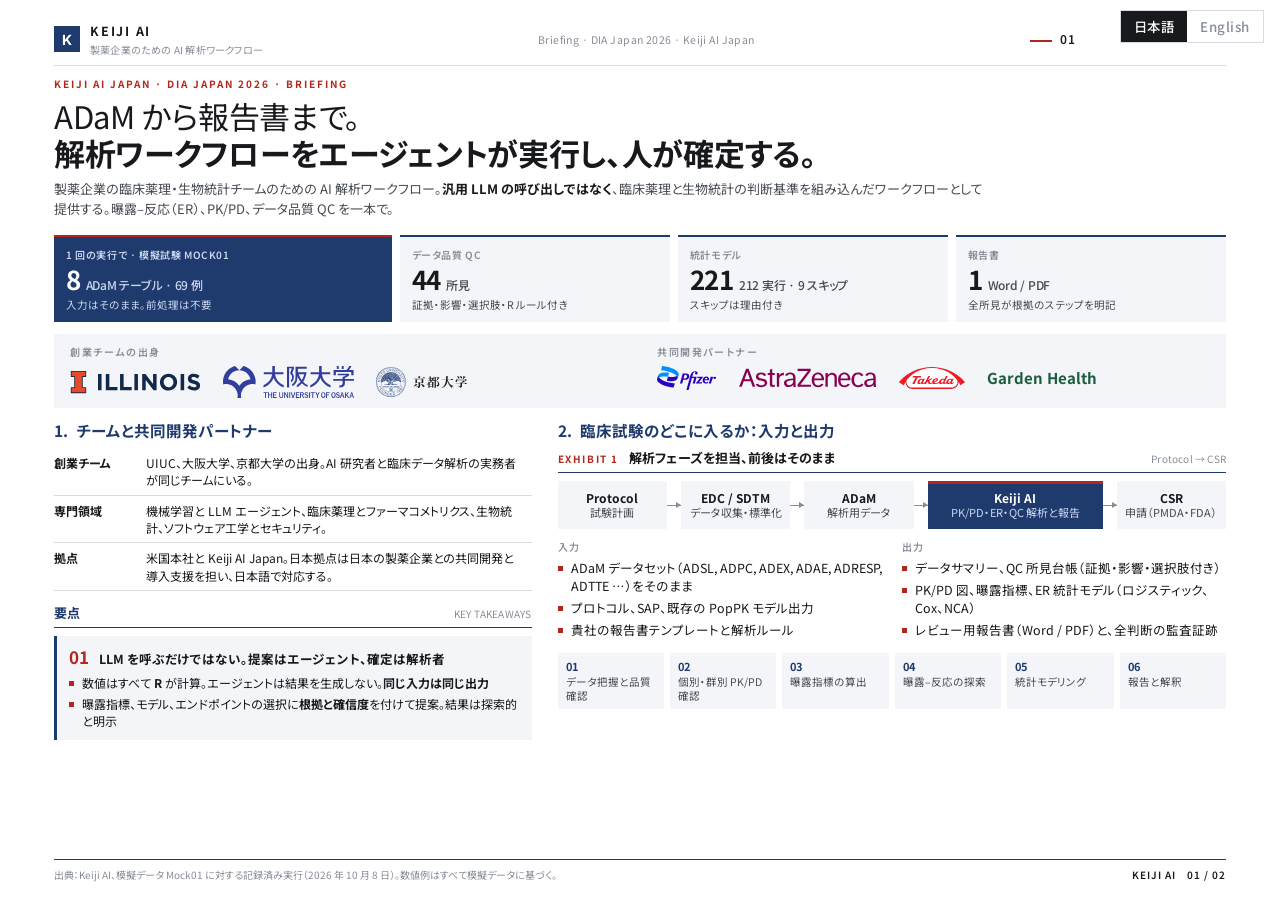
==== brief.html @ fdb14f74 "Brief p2: fill the page, larger manga and text Co-Authored-By: Claude Fable 5.1 <noreply@anthropic.c" ====
<!doctype html>
<html lang="ja">
<head>
<meta charset="utf-8">
<meta name="viewport" content="width=device-width, initial-scale=1, maximum-scale=1, user-scalable=no, viewport-fit=cover">
<meta name="apple-mobile-web-app-capable" content="yes">
<title>Keiji AI — Briefing, DIA Japan 2026</title>
<link rel="preconnect" href="https://fonts.googleapis.com"><link rel="preconnect" href="https://fonts.gstatic.com" crossorigin>
<link rel="stylesheet" href="https://fonts.googleapis.com/css2?family=Noto+Sans+JP:wght@400;500;700&family=Inter:wght@400;500;600;700&display=swap">
<style>
  :root{--ink:#17191c;--ink2:#464b53;--mute:#878d96;--rule:#1f3b6e;--hair:#d9dbe0;--navy:#1f3b6e;--navy2:#2c4f8f;--red:#b3261e;--paper:#fff;--tile:#f3f5f9;--tile2:#eceef2;--stamp:#b3261e}
  *{box-sizing:border-box;-webkit-tap-highlight-color:transparent}
  html,body{margin:0;height:100%;background:#e6e7ea;color:var(--ink);-webkit-user-select:none;user-select:none;
    font-family:Inter,"Noto Sans JP","Hiragino Sans","Hiragino Kaku Gothic ProN","Helvetica Neue",Helvetica,Arial,sans-serif;font-size:12.5px;line-height:1.5;font-feature-settings:"palt"}
  body.ja{font-family:"Noto Sans JP","Hiragino Sans","Hiragino Kaku Gothic ProN",Inter,sans-serif}
  #book{height:100vh;overflow-y:auto;scroll-snap-type:y mandatory;scrollbar-width:none}
  #book::-webkit-scrollbar{display:none}
  body.en .ja{display:none !important} body.ja .en{display:none !important}
  #lang{position:fixed;top:10px;right:16px;z-index:20;display:flex;border:1px solid var(--hair);background:#fff;font-size:11.5px}
  #lang button{appearance:none;border:0;background:transparent;padding:6px 13px;color:var(--mute);font-weight:500;letter-spacing:.04em;font-family:inherit}
  #lang button.on{background:var(--ink);color:#fff}
  .page{height:100vh;scroll-snap-align:start;scroll-snap-stop:always;background:var(--paper);padding:22px 54px 18px;display:grid;grid-template-rows:auto 1fr auto;gap:10px;position:relative}
  .page+.page{border-top:1px solid var(--hair)}
  /* brand bar */
  .bar{display:flex;align-items:center;justify-content:space-between;padding-right:150px;border-bottom:1px solid var(--hair);padding-bottom:8px}
  .bar .brand{display:flex;align-items:center;gap:10px}
  .bar .mark{width:26px;height:26px;background:var(--navy);display:flex;align-items:center;justify-content:center;color:#fff;font-weight:700;font-size:14px;font-family:Inter,sans-serif}
  .bar .brand b{font-size:12.5px;letter-spacing:.14em;text-transform:uppercase;font-weight:700}
  .bar .brand small{display:block;font-size:10px;color:var(--mute);letter-spacing:.02em;margin-top:1px}
  .bar .doc{font-size:10.5px;color:var(--mute);letter-spacing:.04em}
  .bar .pn{font-size:12px;color:var(--ink);letter-spacing:.1em;font-weight:600}
  .bar .pn::before{content:"";display:inline-block;width:22px;border-top:2px solid var(--red);vertical-align:middle;margin-right:8px}
  /* headline */
  .eyebrow{font-size:10px;letter-spacing:.2em;text-transform:uppercase;color:var(--red);font-weight:700;margin-bottom:6px}
  h1{margin:0;font-size:31px;line-height:1.2;font-weight:400;letter-spacing:-.01em;max-width:30em}
  h1 b{font-weight:700}
  .dek{font-size:13px;color:var(--ink2);margin:8px 0 0;max-width:72em;line-height:1.55}
  .dek b{color:var(--ink)}
  /* tiles */
  .tiles{display:grid;grid-template-columns:1.25fr 1fr 1fr 1fr;gap:8px;margin-top:4px}
  .tile{background:var(--tile);padding:10px 12px 9px;border-top:2px solid var(--navy)}
  .tile.hi{background:var(--navy);color:#fff;border-top-color:var(--red)}
  .tile .l{font-size:10px;letter-spacing:.06em;text-transform:uppercase;color:var(--mute);font-weight:600}
  .tile.hi .l{color:#c9d6ee}
  .tile .v{font-size:26px;font-weight:700;line-height:1.1;margin-top:3px;letter-spacing:-.01em;font-variant-numeric:tabular-nums}
  .tile .v small{font-size:12px;font-weight:500;margin-left:5px;color:var(--ink2)}
  .tile.hi .v small{color:#c9d6ee}
  .tile .d{font-size:10.5px;color:var(--ink2);margin-top:3px}
  .tile.hi .d{color:#c9d6ee}
  /* sections */
  .grid{display:grid;gap:26px;min-height:0;align-content:start}
  .g-5-7{grid-template-columns:5fr 7fr}.g-7-5{grid-template-columns:7fr 5fr}.g-3{grid-template-columns:1fr 1fr 1fr}.g-2{grid-template-columns:1fr 1fr}
  h2{margin:0 0 8px;font-size:15.5px;font-weight:700;line-height:1.3;color:var(--navy)}
  h2 .n{margin-right:8px}
  .lab{display:flex;justify-content:space-between;align-items:baseline;border-bottom:1px solid var(--rule);padding-bottom:4px;margin-bottom:8px}
  .lab .ex{font-size:10px;letter-spacing:.16em;text-transform:uppercase;color:var(--red);font-weight:700;margin-right:10px}
  .lab .ti{font-size:13px;font-weight:700}
  .lab .meta{font-size:10px;color:var(--mute);letter-spacing:.02em}
  ul{margin:0;padding:0;list-style:none}
  li{position:relative;padding-left:13px;margin-bottom:4px;line-height:1.45}
  li::before{content:"";position:absolute;left:0;top:7px;width:5px;height:5px;background:var(--red)}
  li b{font-weight:700}
  table{border-collapse:collapse;width:100%;font-size:12px}
  td{padding:6px 10px 6px 0;border-bottom:1px solid var(--hair);vertical-align:top;line-height:1.45}
  td.k{font-weight:700;white-space:nowrap;padding-right:12px}
  /* logos */
  .logos{display:grid;grid-template-columns:1fr 1fr;gap:34px;background:var(--tile);padding:10px 16px}
  .logos .l{font-size:10px;letter-spacing:.16em;text-transform:uppercase;color:var(--mute);font-weight:600}
  .logos .row{display:flex;align-items:center;gap:22px;flex-wrap:nowrap;margin-top:7px}
  .logos img{display:block;max-width:100%}
  .logos .word{font-weight:700;font-size:15px;color:#1b5e3f;white-space:nowrap;letter-spacing:.01em}
  /* chain */
  .chain{display:flex;align-items:stretch;margin:2px 0 10px}
  .chain .st{flex:1;background:var(--tile);padding:9px 8px;text-align:center;font-size:11px;line-height:1.3;position:relative;color:var(--ink2)}
  .chain .st+.st{margin-left:14px}
  .chain .st+.st::before{content:"";position:absolute;left:-14px;top:50%;width:14px;border-top:1px solid var(--mute)}
  .chain .st+.st::after{content:"";position:absolute;left:-5px;top:calc(50% - 3px);border:3px solid transparent;border-left:5px solid var(--mute)}
  .chain .st b{display:block;font-size:12px;color:var(--ink);font-weight:700}
  .chain .st.us{background:var(--navy);color:#c9d6ee;flex:1.7;box-shadow:inset 0 3px 0 var(--red)}
  .chain .st.us b{color:#fff}
  .io{display:grid;grid-template-columns:1fr 1fr;gap:20px}
  .io h4{margin:0 0 5px;font-size:10px;letter-spacing:.16em;text-transform:uppercase;color:var(--mute);font-weight:600}
  .cores{display:grid;grid-template-columns:repeat(6,1fr);gap:6px;margin-top:10px}
  .cores div{background:var(--tile);padding:6px 8px;font-size:10.5px;line-height:1.3;color:var(--ink2)}
  .cores div b{display:block;color:var(--navy);font-size:11px;margin-bottom:2px;font-weight:700}
  .strip,.manga{width:100%;height:auto;display:block}
  .manga{width:100%;height:auto;border:1px solid var(--hair);display:block}
  .mg{display:grid;grid-template-columns:minmax(0,490px) 1fr;gap:18px;align-items:start}
  /* issues */
  .legend{display:grid;grid-template-columns:1fr;gap:8px;margin-top:0;font-size:12.5px;line-height:1.5;color:var(--ink2);align-content:space-between}
  .legend div{display:flex;gap:8px}
  .legend b{flex:0 0 22px;height:22px;border-radius:50%;background:var(--navy);color:#fff;font-size:12px;display:flex;align-items:center;justify-content:center;margin-top:1px}
  .legend strong{color:var(--ink);font-weight:700}
  .issue .lead{font-size:13.5px;font-weight:700;line-height:1.3;margin:2px 0 6px}
  .issue .lead .n{color:var(--navy);margin-right:6px}
  .issue .prob{color:var(--ink2);margin-bottom:6px;font-size:12px;background:#fbf3f2;border-left:3px solid var(--red);padding:7px 9px}
  .issue li{font-size:12px;margin-bottom:3px}
  /* key takeaways */
  .kt{margin-top:2px}
  .kt .lab .ti{color:var(--navy)}
  .ktg{display:grid;grid-template-columns:1fr 1fr;gap:10px}
  .ktb{background:var(--tile);padding:10px 14px 10px;border-left:3px solid var(--navy)}
  .ktb .h{display:flex;align-items:baseline;gap:10px;margin-bottom:5px}
  .ktb .h .n{font-size:17px;font-weight:700;color:var(--red)}
  .ktb .h b{font-size:12.5px}
  .ktb li{font-size:12px;margin-bottom:3px}
  .foot{display:flex;justify-content:space-between;align-items:center;border-top:1px solid var(--rule);padding-top:7px;font-size:10px;color:var(--mute)}
  .foot .pg{color:var(--ink);letter-spacing:.1em;font-weight:600}
</style>
</head>
<body class="ja">
<div id="lang"><button data-l="ja" class="on">日本語</button><button data-l="en">English</button></div>
<div id="book">

<!-- ================= PAGE 1 ================= -->
<section class="page">
  <header class="bar">
    <div class="brand"><div class="mark">K</div><div><b>Keiji AI</b><small class="ja">製薬企業のための AI 解析ワークフロー</small><small class="en">AI analysis workflows for pharma</small></div></div>
    <div class="doc">Briefing · DIA Japan 2026 · Keiji AI Japan</div>
    <div class="pn">01</div>
  </header>

  <div class="grid" style="grid-template-rows:auto auto auto 1fr;gap:12px">
    <div>
      <div class="eyebrow">Keiji AI Japan · DIA Japan 2026 · Briefing</div>
      <h1><span class="ja">ADaM から報告書まで。<br><b>解析ワークフローをエージェントが実行し、人が確定する。</b></span>
          <span class="en">From ADaM to report.<br><b>The agent runs the analysis workflow. The analyst confirms it.</b></span></h1>
      <p class="dek"><span class="ja">製薬企業の臨床薬理・生物統計チームのための AI 解析ワークフロー。<b>汎用 LLM の呼び出しではなく</b>、臨床薬理と生物統計の判断基準を組み込んだワークフローとして提供する。曝露–反応（ER）、PK/PD、データ品質 QC を一本で。</span>
         <span class="en">AI analysis workflows for clinical pharmacology and biostatistics teams in pharma. <b>Not a wrapper around a general LLM</b>, but a workflow that carries clinical-pharmacology and biostatistics judgment. Exposure–response, PK/PD and data-quality QC in one.</span></p>
    </div>

    <div class="tiles">
      <div class="tile hi"><div class="l"><span class="ja">1 回の実行で · 模擬試験 Mock01</span><span class="en">One run · mock study Mock01</span></div><div class="v">8<small class="ja">ADaM テーブル · 69 例</small><small class="en">ADaM tables · 69 subjects</small></div><div class="d"><span class="ja">入力はそのまま。前処理は不要</span><span class="en">Input as delivered, no preprocessing</span></div></div>
      <div class="tile"><div class="l"><span class="ja">データ品質 QC</span><span class="en">Data QC</span></div><div class="v">44<small class="ja">所見</small><small class="en">findings</small></div><div class="d"><span class="ja">証拠・影響・選択肢・R ルール付き</span><span class="en">each with evidence, impact, options, R rule</span></div></div>
      <div class="tile"><div class="l"><span class="ja">統計モデル</span><span class="en">Statistical models</span></div><div class="v">221<small class="ja">212 実行 · 9 スキップ</small><small class="en">212 fitted · 9 skipped</small></div><div class="d"><span class="ja">スキップは理由付き</span><span class="en">every skip states its reason</span></div></div>
      <div class="tile"><div class="l"><span class="ja">報告書</span><span class="en">Report</span></div><div class="v">1<small>Word / PDF</small></div><div class="d"><span class="ja">全所見が根拠のステップを明記</span><span class="en">every finding names its evidence step</span></div></div>
    </div>

    <div class="logos">
      <div><div class="l"><span class="ja">創業チームの出身</span><span class="en">Founding team from</span></div>
        <div class="row"><img src="logos/uiuc.svg" alt="University of Illinois Urbana-Champaign" style="height:24px"><img src="logos/osaka.svg" alt="The University of Osaka" style="height:32px"><img src="logos/kyoto.svg" alt="Kyoto University" style="height:30px"></div></div>
      <div><div class="l"><span class="ja">共同開発パートナー</span><span class="en">Co-development partners</span></div>
        <div class="row"><img src="logos/pfizer.svg" alt="Pfizer" style="height:24px"><img src="logos/astrazeneca.svg" alt="AstraZeneca" style="height:20px"><img src="logos/takeda.svg" alt="Takeda" style="height:22px"><span class="word">Garden Health</span></div></div>
    </div>

    <div class="grid g-5-7" style="gap:26px">
      <div>
        <h2><span class="n">1.</span><span class="ja">チームと共同開発パートナー</span><span class="en">Team and co-development partners</span></h2>
        <table style="table-layout:fixed"><colgroup><col style="width:92px"><col></colgroup>
          <tr><td class="k"><span class="ja">創業チーム</span><span class="en">Founding team</span></td><td><span class="ja">UIUC、大阪大学、京都大学の出身。AI 研究者と臨床データ解析の実務者が同じチームにいる。</span><span class="en">From UIUC, Osaka University and Kyoto University. AI researchers and clinical data-analysis practitioners in one team.</span></td></tr>
          <tr><td class="k"><span class="ja">専門領域</span><span class="en">Disciplines</span></td><td><span class="ja">機械学習と LLM エージェント、臨床薬理とファーマコメトリクス、生物統計、ソフトウェア工学とセキュリティ。</span><span class="en">Machine learning and LLM agents; clinical pharmacology and pharmacometrics; biostatistics; software engineering and security.</span></td></tr>
          <tr><td class="k"><span class="ja">拠点</span><span class="en">Locations</span></td><td><span class="ja">米国本社と Keiji AI Japan。日本拠点は日本の製薬企業との共同開発と導入支援を担い、日本語で対応する。</span><span class="en">US headquarters and Keiji AI Japan. The Japan office handles co-development and deployment support for Japanese pharma, in Japanese.</span></td></tr>
        </table>
        <div class="kt" style="margin-top:12px">
          <div class="lab"><span class="ti"><span class="ja">要点</span><span class="en">Key takeaways</span></span><span class="meta">KEY TAKEAWAYS</span></div>
          <div class="ktb" style="padding:8px 12px"><div class="h"><span class="n">01</span><b class="ja">LLM を呼ぶだけではない。提案はエージェント、確定は解析者</b><b class="en">Not an LLM wrapper. It proposes, you confirm</b></div>
            <ul><li><span class="ja">数値はすべて <b>R</b> が計算。エージェントは結果を生成しない。<b>同じ入力は同じ出力</b></span><span class="en">All numbers computed in <b>R</b>; nothing generated. <b>Same input, same output</b></span></li>
                <li><span class="ja">曝露指標、モデル、エンドポイントの選択に<b>根拠と確信度</b>を付けて提案。結果は探索的と明示</span><span class="en">Proposals carry <b>basis and confidence</b>; results stay exploratory</span></li></ul></div>
        </div>
      </div>
      <div>
        <h2><span class="n">2.</span><span class="ja">臨床試験のどこに入るか：入力と出力</span><span class="en">Where we sit in the trial chain: input and output</span></h2>
        <div class="lab"><div><span class="ex">Exhibit 1</span><span class="ti ja">解析フェーズを担当、前後はそのまま</span><span class="ti en">We cover the analysis phase; the rest stays as it is</span></div><span class="meta">Protocol → CSR</span></div>
        <div class="chain">
          <div class="st"><b>Protocol</b><span class="ja">試験計画</span><span class="en">Study design</span></div>
          <div class="st"><b>EDC / SDTM</b><span class="ja">データ収集・標準化</span><span class="en">Collection, standardisation</span></div>
          <div class="st"><b>ADaM</b><span class="ja">解析用データ</span><span class="en">Analysis datasets</span></div>
          <div class="st us"><b>Keiji AI</b><span class="ja">PK/PD・ER・QC 解析と報告</span><span class="en">PK/PD, ER, QC analysis and reporting</span></div>
          <div class="st"><b>CSR</b><span class="ja">申請（PMDA・FDA）</span><span class="en">Submission (PMDA, FDA)</span></div>
        </div>
        <div class="io">
          <div><h4><span class="ja">入力</span><span class="en">Input</span></h4>
            <ul><li><span class="ja">ADaM データセット（ADSL, ADPC, ADEX, ADAE, ADRESP, ADTTE …）をそのまま</span><span class="en">ADaM datasets as delivered (ADSL, ADPC, ADEX, ADAE, ADRESP, ADTTE …)</span></li>
                <li><span class="ja">プロトコル、SAP、既存の PopPK モデル出力</span><span class="en">Protocol, SAP, existing PopPK model output</span></li>
                <li><span class="ja">貴社の報告書テンプレートと解析ルール</span><span class="en">Your report templates and analysis conventions</span></li></ul></div>
          <div><h4><span class="ja">出力</span><span class="en">Output</span></h4>
            <ul><li><span class="ja">データサマリー、QC 所見台帳（証拠・影響・選択肢付き）</span><span class="en">Data summary; QC findings ledger with evidence, impact and options</span></li>
                <li><span class="ja">PK/PD 図、曝露指標、ER 統計モデル（ロジスティック、Cox、NCA）</span><span class="en">PK/PD figures, exposure metrics, ER statistical models (logistic, Cox, NCA)</span></li>
                <li><span class="ja">レビュー用報告書（Word / PDF）と、全判断の監査証跡</span><span class="en">Reviewer-facing report (Word / PDF) and an audit trail of every decision</span></li></ul></div>
        </div>
        <div class="cores">
          <div><b>01</b><span class="ja">データ把握と品質確認</span><span class="en">Data characterisation and QC</span></div>
          <div><b>02</b><span class="ja">個別・群別 PK/PD 確認</span><span class="en">Individual and grouped PK/PD</span></div>
          <div><b>03</b><span class="ja">曝露指標の算出</span><span class="en">Exposure metrics</span></div>
          <div><b>04</b><span class="ja">曝露–反応の探索</span><span class="en">ER exploration</span></div>
          <div><b>05</b><span class="ja">統計モデリング</span><span class="en">Statistical modelling</span></div>
          <div><b>06</b><span class="ja">報告と解釈</span><span class="en">Reporting and interpretation</span></div>
        </div>
      </div>
    </div>

  </div>

  <footer class="foot"><span><span class="ja">出典：Keiji AI、模擬データ Mock01 に対する記録済み実行（2026 年 10 月 8 日）。数値例はすべて模擬データに基づく。</span><span class="en">Source: Keiji AI recorded run on the Mock01 mock dataset, 8 October 2026. All worked examples use mock data.</span></span><span class="pg">KEIJI AI　01 / 02</span></footer>
</section>

<!-- ================= PAGE 2 ================= -->
<section class="page">
  <header class="bar">
    <div class="brand"><div class="mark">K</div><div><b>Keiji AI</b><small class="ja">製薬企業のための AI 解析ワークフロー</small><small class="en">AI analysis workflows for pharma</small></div></div>
    <div class="doc">Briefing · DIA Japan 2026 · Keiji AI Japan</div>
    <div class="pn">02</div>
  </header>

  <div class="grid p2" style="grid-template-rows:auto auto auto;align-content:start;gap:12px">
    <div>
      <div class="eyebrow"><span class="ja">3. 社内 AI 推進・導入で、何を解決するか</span><span class="en">3. What we solve for in-house AI adoption</span></div>
      <h1 style="font-size:22px"><span class="ja">社内 AI 導入で止まる三つの論点と、<b>Keiji AI の答え</b></span>
          <span class="en">Three points where in-house AI stalls, and <b>how Keiji AI answers</b></span></h1>
    </div>

    <div class="grid" style="grid-template-columns:4fr 8fr;gap:24px">
      <div class="grid" style="grid-template-rows:auto auto auto;gap:12px">
        <div class="issue">
          <div class="lab" style="margin-bottom:6px"><div><span class="ex">A</span><span class="ti" style="font-size:14px"><span class="ja">データ・テンプレート・文書のコンプライアンス</span><span class="en">Data, template and document compliance</span></span></div></div>
          <p class="prob"><span class="ja">臨床データを外部の AI に渡せない。社内テンプレートを AI は知らない。</span><span class="en">Clinical data cannot leave. A general AI knows nothing of your templates.</span></p>
          <ul><li><span class="ja">解析は<b>貴社の環境内</b>で実行。計算は環境内の R。</span><span class="en">Runs <b>inside your environment</b>; computation in R inside.</span></li>
              <li><span class="ja">貴社テンプレートをスキルに。全所見が根拠のステップ・データ・R コードを指す。</span><span class="en">Your templates become skills; every finding names its evidence.</span></li></ul>
        </div>
        <div class="issue">
          <div class="lab" style="margin-bottom:6px"><div><span class="ex">B</span><span class="ti" style="font-size:14px"><span class="ja">生成コードの品質と安定性</span><span class="en">Code-generation quality and stability</span></span></div></div>
          <p class="prob"><span class="ja">LLM のコードは毎回違い、数値を作ってしまう。</span><span class="en">LLM code differs every run and invents numbers.</span></p>
          <ul><li><span class="ja">数値は<b>バージョン固定の R</b> が計算。エージェントは対応付けと手法の選択だけ。</span><span class="en"><b>Version-frozen R</b> computes; the agent only maps data and selects methods.</span></li>
              <li><span class="ja">仕様・コード・出力・バージョンで固定。同じ入力は同じ出力。</span><span class="en">Frozen as spec, code, output, version. Same input, same output.</span></li></ul>
        </div>
        <div class="issue">
          <div class="lab" style="margin-bottom:6px"><div><span class="ex">C</span><span class="ti" style="font-size:14px"><span class="ja">人材育成と生産性</span><span class="en">Training people and accelerating delivery</span></span></div></div>
          <p class="prob"><span class="ja">担当者で結果が違う。ベテランの判断は新人に引き継がれない。</span><span class="en">Results depend on the analyst; senior judgment stays with seniors.</span></p>
          <ul><li><span class="ja"><b>ベテランの判断基準</b>をワークフローに組み込み、誰が実行しても同じ水準。</span><span class="en"><b>Senior judgment</b> built in; the same standard for every analyst.</span></li>
              <li><span class="ja">定型作業は自動化。人はレビューと解釈に集中。</span><span class="en">Routine work automated; people review and interpret.</span></li></ul>
        </div>
      </div>
      <div>
        <div class="lab"><div><span class="ex">Exhibit 2</span><span class="ti ja">三つの壁と、Keiji AI の答え</span><span class="ti en">Three walls, and the Keiji AI answer</span></div><span class="meta"><span class="ja">4 コマ · 左上から右下へ</span><span class="en">4 panels · top-left to bottom-right</span></span></div>
                <div class="mg">
          <svg class="manga" viewBox="0 0 440 320" xmlns="http://www.w3.org/2000/svg"><image width="440" height="320" href="[data-uri]"/><g fill="#17191c" font-family="Inter, Noto Sans JP, sans-serif" font-size="9" font-weight="500" stroke="#fff" stroke-width="4" stroke-linejoin="round" paint-order="stroke"><text class="t ja" x="14" y="134">臨床データは、</text><text class="t ja" x="14" y="145">外に出せない…</text><text class="t en" x="14" y="134">Clinical data can't</text><text class="t en" x="14" y="145">leave the building…</text><text class="t ja" x="238" y="134">同じ入力なのに、</text><text class="t ja" x="238" y="145">数字が毎回ちがう</text><text class="t en" x="238" y="134">Same input,</text><text class="t en" x="238" y="145">different number</text><text class="t ja" x="14" y="298">判断基準は、先輩の</text><text class="t ja" x="14" y="309">頭の中にしかない</text><text class="t en" x="14" y="298">The rules live only</text><text class="t en" x="14" y="309">in the senior's head</text><text class="t ja" x="254" y="267">中で動く。</text><text class="t ja" x="254" y="278">記録が残る。</text><text class="t ja" x="254" y="289">誰がやっても同じ。</text><text class="t en" x="254" y="267">Runs inside.</text><text class="t en" x="254" y="278">Everything on record.</text><text class="t en" x="254" y="289">Same result, anyone.</text></g></svg>
        <div class="legend">
          <div><b>1</b><span class="ja"><strong>データは外に出せない。</strong>解析者が臨床データを抱えたまま、施錠された壁の前で止まる。壁の向こうは社外 AI。</span><span class="en"><strong>Data cannot leave.</strong> The analyst stops at a locked wall; the external AI is on the other side.</span></div>
          <div><b>2</b><span class="ja"><strong>同じ入力、違う数字。</strong>同じフォルダを 2 回流すと、LLM は違うグラフを返す。再現できない結果は使えない。</span><span class="en"><strong>Same input, different numbers.</strong> The same folder run twice gives two charts. Unreproducible results cannot be used.</span></div>
          <div><b>3</b><span class="ja"><strong>判断基準は先輩の頭の中。</strong>どの指標を使い、どのモデルを採るかはベテランにしか分からず、新人は手順書を見ても答えが出ない。</span><span class="en"><strong>The rules live in the senior's head.</strong> Which metric, which model: only the senior knows; no manual says.</span></div>
          <div><b>4</b><span class="ja"><strong>Keiji AI の答え。</strong>貴社の環境の中で、ベテランの判断基準をワークフローとして共有し、R が計算し、全員が同じ結果と記録を得る。</span><span class="en"><strong>The Keiji AI answer.</strong> Inside your environment, senior judgment becomes a shared workflow; R computes; everyone gets the same result and record.</span></div>
        </div>
        </div>
      </div>
    </div>

    <div class="kt">
      <div class="lab"><span class="ti"><span class="ja">セキュリティと導入</span><span class="en">Security and getting started</span></span><span class="meta">KEY TAKEAWAYS</span></div>
      <div class="ktg">
        <div class="ktb"><div class="h"><span class="n">03</span><b class="ja">臨床データは貴社の中に</b><b class="en">Clinical data stays with you</b></div>
          <ul><li><span class="ja"><b>ISO/IEC 27001:2022</b> 認証。<b>SOC 2 Type II</b> 監査完了。<b>HIPAA</b> readiness assessment 完了、BAA 締結可。</span><span class="en"><b>ISO/IEC 27001:2022</b> certified. <b>SOC 2 Type II</b> audited. <b>HIPAA</b> readiness assessment completed; BAA available.</span></li>
              <li><span class="ja">保存時 AES-256、通信時 TLS 1.2 以上、MFA、最小権限。案件ごとに導入形態、データ処理契約、BAA を確認。認証資料は NDA のもとで提供。</span><span class="en">AES-256 at rest, TLS 1.2+ in transit, MFA, least privilege. Per project: deployment model, data-processing agreement, BAA. Audit materials under NDA.</span></li></ul></div>
        <div class="ktb"><div class="h"><span class="n">04</span><b class="ja">導入は 1 試験のパイロットから</b><b class="en">Start with a one-study pilot</b></div>
          <ul><li><span class="ja">模擬または過去の 1 試験で、ADaM から報告書まで<b>一周</b>。</span><span class="en">One mock or historical study, <b>ADaM to report</b>.</span></li>
              <li><span class="ja">貴社テンプレートと解析ルールをスキルに取り込み、貴社の解析環境へ導入。</span><span class="en">Your templates and conventions become skills; deployed into your analysis environment.</span></li></ul></div>
      </div>
    </div>
  </div>

  <footer class="foot"><span>Keiji AI Japan　·　<span class="ja">ブースでライブデモをご覧ください。名刺をお渡しします。</span><span class="en">Ask for a live demo at the booth. We hand out business cards.</span></span><span class="pg">KEIJI AI　02 / 02</span></footer>
</section>

</div>
<script>
(function(){
  var btns=document.querySelectorAll('#lang button');
  function set(l){document.body.className=l;document.documentElement.lang=l;btns.forEach(function(b){b.classList.toggle('on',b.dataset.l===l)});}
  btns.forEach(function(b){b.addEventListener('click',function(){set(b.dataset.l)})});
  var book=document.getElementById('book'),t;
  function arm(){clearTimeout(t);t=setTimeout(function(){book.scrollTo({top:0,behavior:'smooth'});set('ja')},180000);}
  ['touchstart','pointerdown','scroll','keydown'].forEach(function(ev){document.addEventListener(ev,arm,{passive:true})});arm();
})();
</script>
</body>
</html>
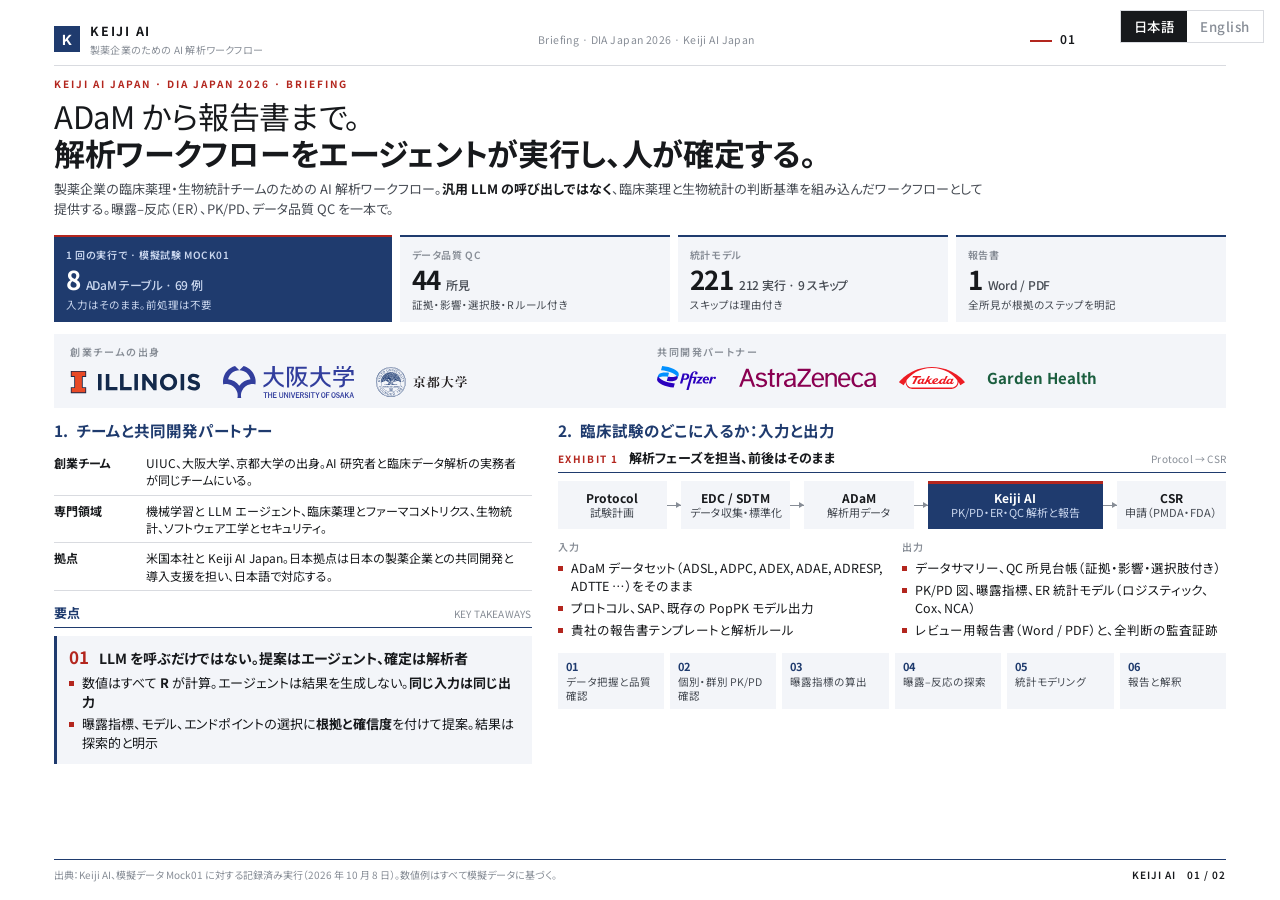
==== commit 4d06197c: "Brief p2: larger type Co-Authored-By: Claude Fable 5.1 <noreply@anthropic.com>" ====
--- a/brief.html
+++ b/brief.html
@@ -85,16 +85,16 @@
   .cores div b{display:block;color:var(--navy);font-size:11px;margin-bottom:2px;font-weight:700}
   .strip,.manga{width:100%;height:auto;display:block}
   .manga{width:100%;height:auto;border:1px solid var(--hair);display:block}
-  .mg{display:grid;grid-template-columns:minmax(0,490px) 1fr;gap:18px;align-items:start}
+  .mg{display:grid;grid-template-columns:minmax(0,1fr) 240px;gap:16px;align-items:start}
   /* issues */
-  .legend{display:grid;grid-template-columns:1fr;gap:8px;margin-top:0;font-size:12.5px;line-height:1.5;color:var(--ink2);align-content:space-between}
+  .legend{display:grid;grid-template-columns:1fr;gap:8px;margin-top:0;font-size:13.5px;line-height:1.5;color:var(--ink2);align-content:space-between;height:100%}
   .legend div{display:flex;gap:8px}
-  .legend b{flex:0 0 22px;height:22px;border-radius:50%;background:var(--navy);color:#fff;font-size:12px;display:flex;align-items:center;justify-content:center;margin-top:1px}
+  .legend b{flex:0 0 20px;height:20px;border-radius:50%;background:var(--navy);color:#fff;font-size:11px;display:flex;align-items:center;justify-content:center;margin-top:1px}
   .legend strong{color:var(--ink);font-weight:700}
   .issue .lead{font-size:13.5px;font-weight:700;line-height:1.3;margin:2px 0 6px}
   .issue .lead .n{color:var(--navy);margin-right:6px}
-  .issue .prob{color:var(--ink2);margin-bottom:6px;font-size:12px;background:#fbf3f2;border-left:3px solid var(--red);padding:7px 9px}
-  .issue li{font-size:12px;margin-bottom:3px}
+  .issue .prob{color:var(--ink2);margin-bottom:6px;font-size:13.5px;background:#fbf3f2;border-left:3px solid var(--red);padding:7px 9px}
+  .issue li{font-size:13.5px;margin-bottom:3px}
   /* key takeaways */
   .kt{margin-top:2px}
   .kt .lab .ti{color:var(--navy)}
@@ -102,8 +102,8 @@
   .ktb{background:var(--tile);padding:10px 14px 10px;border-left:3px solid var(--navy)}
   .ktb .h{display:flex;align-items:baseline;gap:10px;margin-bottom:5px}
   .ktb .h .n{font-size:17px;font-weight:700;color:var(--red)}
-  .ktb .h b{font-size:12.5px}
-  .ktb li{font-size:12px;margin-bottom:3px}
+  .ktb .h b{font-size:14px}
+  .ktb li{font-size:13px;margin-bottom:3px}
   .foot{display:flex;justify-content:space-between;align-items:center;border-top:1px solid var(--rule);padding-top:7px;font-size:10px;color:var(--mute)}
   .foot .pg{color:var(--ink);letter-spacing:.1em;font-weight:600}
 </style>
@@ -209,25 +209,25 @@
           <span class="en">Three points where in-house AI stalls, and <b>how Keiji AI answers</b></span></h1>
     </div>
 
-    <div class="grid" style="grid-template-columns:4fr 8fr;gap:24px">
-      <div class="grid" style="grid-template-rows:auto auto auto;gap:12px">
+    <div class="grid" style="grid-template-columns:5fr 7fr;gap:24px">
+      <div class="grid" style="grid-template-rows:auto auto auto;gap:9px">
         <div class="issue">
-          <div class="lab" style="margin-bottom:6px"><div><span class="ex">A</span><span class="ti" style="font-size:14px"><span class="ja">データ・テンプレート・文書のコンプライアンス</span><span class="en">Data, template and document compliance</span></span></div></div>
+          <div class="lab" style="margin-bottom:6px"><div><span class="ex">A</span><span class="ti" style="font-size:15px"><span class="ja">データ・テンプレート・文書のコンプライアンス</span><span class="en">Data, template and document compliance</span></span></div></div>
           <p class="prob"><span class="ja">臨床データを外部の AI に渡せない。社内テンプレートを AI は知らない。</span><span class="en">Clinical data cannot leave. A general AI knows nothing of your templates.</span></p>
-          <ul><li><span class="ja">解析は<b>貴社の環境内</b>で実行。計算は環境内の R。</span><span class="en">Runs <b>inside your environment</b>; computation in R inside.</span></li>
+          <ul><li><span class="ja">解析は<b>貴社の環境内</b>で実行。計算は環境内の R。</span><span class="en">Runs <b>inside your environment</b>; R computes inside.</span></li>
               <li><span class="ja">貴社テンプレートをスキルに。全所見が根拠のステップ・データ・R コードを指す。</span><span class="en">Your templates become skills; every finding names its evidence.</span></li></ul>
         </div>
         <div class="issue">
-          <div class="lab" style="margin-bottom:6px"><div><span class="ex">B</span><span class="ti" style="font-size:14px"><span class="ja">生成コードの品質と安定性</span><span class="en">Code-generation quality and stability</span></span></div></div>
+          <div class="lab" style="margin-bottom:6px"><div><span class="ex">B</span><span class="ti" style="font-size:15px"><span class="ja">生成コードの品質と安定性</span><span class="en">Code-generation quality and stability</span></span></div></div>
           <p class="prob"><span class="ja">LLM のコードは毎回違い、数値を作ってしまう。</span><span class="en">LLM code differs every run and invents numbers.</span></p>
-          <ul><li><span class="ja">数値は<b>バージョン固定の R</b> が計算。エージェントは対応付けと手法の選択だけ。</span><span class="en"><b>Version-frozen R</b> computes; the agent only maps data and selects methods.</span></li>
-              <li><span class="ja">仕様・コード・出力・バージョンで固定。同じ入力は同じ出力。</span><span class="en">Frozen as spec, code, output, version. Same input, same output.</span></li></ul>
+          <ul><li><span class="ja">数値は<b>バージョン固定の R</b> が計算。エージェントは対応付けと手法の選択だけ。</span><span class="en"><b>Version-frozen R</b> computes; the agent only maps and selects.</span></li>
+              <li><span class="ja">仕様・コード・出力・バージョンで固定。同じ入力は同じ出力。</span><span class="en">Frozen as spec, code, output, version.</span></li></ul>
         </div>
         <div class="issue">
-          <div class="lab" style="margin-bottom:6px"><div><span class="ex">C</span><span class="ti" style="font-size:14px"><span class="ja">人材育成と生産性</span><span class="en">Training people and accelerating delivery</span></span></div></div>
-          <p class="prob"><span class="ja">担当者で結果が違う。ベテランの判断は新人に引き継がれない。</span><span class="en">Results depend on the analyst; senior judgment stays with seniors.</span></p>
-          <ul><li><span class="ja"><b>ベテランの判断基準</b>をワークフローに組み込み、誰が実行しても同じ水準。</span><span class="en"><b>Senior judgment</b> built in; the same standard for every analyst.</span></li>
-              <li><span class="ja">定型作業は自動化。人はレビューと解釈に集中。</span><span class="en">Routine work automated; people review and interpret.</span></li></ul>
+          <div class="lab" style="margin-bottom:6px"><div><span class="ex">C</span><span class="ti" style="font-size:15px"><span class="ja">人材育成と生産性</span><span class="en">Training people and accelerating delivery</span></span></div></div>
+          <p class="prob"><span class="ja">担当者で結果が違う。判断は引き継がれない。</span><span class="en">Results depend on who runs the analysis.</span></p>
+          <ul><li><span class="ja"><b>ベテランの判断基準</b>をワークフローに組み込み、誰が実行しても同じ水準。</span><span class="en"><b>Senior judgment</b> built in; one standard for all.</span></li>
+              <li><span class="ja">定型作業は自動化。人は解釈に集中。</span><span class="en">Routine work automated.</span></li></ul>
         </div>
       </div>
       <div>
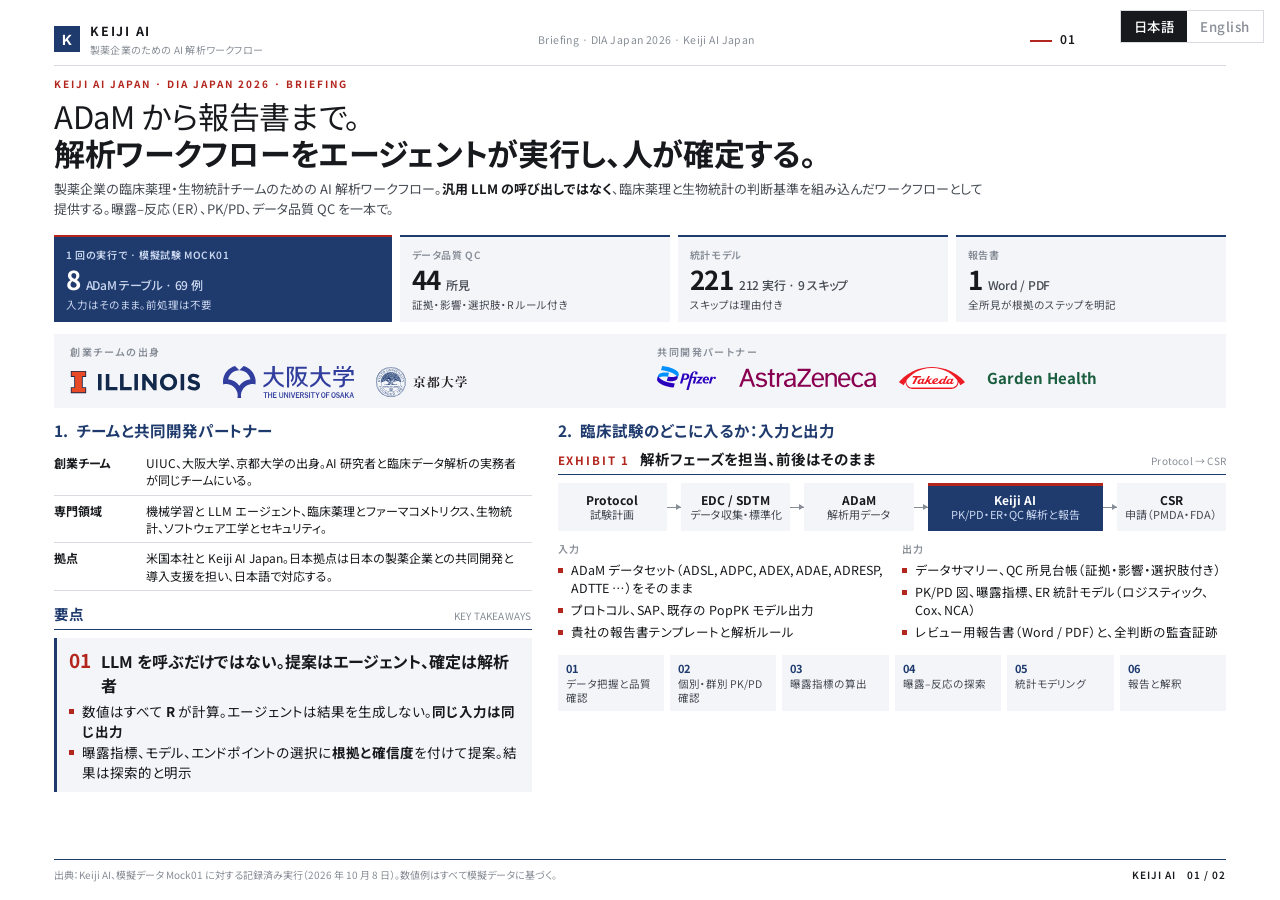
==== commit 3595226c: "Brief p2: A/B/C across the top, large manga with 2x2 legend, larger type Co-Authored-By: Claude Fabl" ====
--- a/brief.html
+++ b/brief.html
@@ -53,8 +53,8 @@
   h2{margin:0 0 8px;font-size:15.5px;font-weight:700;line-height:1.3;color:var(--navy)}
   h2 .n{margin-right:8px}
   .lab{display:flex;justify-content:space-between;align-items:baseline;border-bottom:1px solid var(--rule);padding-bottom:4px;margin-bottom:8px}
-  .lab .ex{font-size:10px;letter-spacing:.16em;text-transform:uppercase;color:var(--red);font-weight:700;margin-right:10px}
-  .lab .ti{font-size:13px;font-weight:700}
+  .lab .ex{font-size:11.5px;letter-spacing:.16em;text-transform:uppercase;color:var(--red);font-weight:700;margin-right:10px}
+  .lab .ti{font-size:14.5px;font-weight:700}
   .lab .meta{font-size:10px;color:var(--mute);letter-spacing:.02em}
   ul{margin:0;padding:0;list-style:none}
   li{position:relative;padding-left:13px;margin-bottom:4px;line-height:1.45}
@@ -85,25 +85,25 @@
   .cores div b{display:block;color:var(--navy);font-size:11px;margin-bottom:2px;font-weight:700}
   .strip,.manga{width:100%;height:auto;display:block}
   .manga{width:100%;height:auto;border:1px solid var(--hair);display:block}
-  .mg{display:grid;grid-template-columns:minmax(0,1fr) 240px;gap:16px;align-items:start}
+  .mg{display:grid;grid-template-columns:minmax(0,390px) 1fr;gap:22px;align-items:center}
   /* issues */
-  .legend{display:grid;grid-template-columns:1fr;gap:8px;margin-top:0;font-size:13.5px;line-height:1.5;color:var(--ink2);align-content:space-between;height:100%}
+  .legend{display:grid;grid-template-columns:1fr 1fr;gap:10px 22px;margin-top:0;font-size:14px;line-height:1.5;color:var(--ink2);align-content:space-between;height:100%}
   .legend div{display:flex;gap:8px}
-  .legend b{flex:0 0 20px;height:20px;border-radius:50%;background:var(--navy);color:#fff;font-size:11px;display:flex;align-items:center;justify-content:center;margin-top:1px}
+  .legend b{flex:0 0 24px;height:24px;border-radius:50%;background:var(--navy);color:#fff;font-size:13px;display:flex;align-items:center;justify-content:center;margin-top:1px}
   .legend strong{color:var(--ink);font-weight:700}
   .issue .lead{font-size:13.5px;font-weight:700;line-height:1.3;margin:2px 0 6px}
   .issue .lead .n{color:var(--navy);margin-right:6px}
-  .issue .prob{color:var(--ink2);margin-bottom:6px;font-size:13.5px;background:#fbf3f2;border-left:3px solid var(--red);padding:7px 9px}
-  .issue li{font-size:13.5px;margin-bottom:3px}
+  .issue .prob{color:var(--ink2);margin-bottom:5px;font-size:13.5px;background:#fbf3f2;border-left:3px solid var(--red);padding:7px 9px}
+  .issue li{font-size:13.5px;margin-bottom:2px}
   /* key takeaways */
   .kt{margin-top:2px}
   .kt .lab .ti{color:var(--navy)}
   .ktg{display:grid;grid-template-columns:1fr 1fr;gap:10px}
-  .ktb{background:var(--tile);padding:10px 14px 10px;border-left:3px solid var(--navy)}
+  .ktb{background:var(--tile);padding:8px 14px 8px;border-left:3px solid var(--navy)}
   .ktb .h{display:flex;align-items:baseline;gap:10px;margin-bottom:5px}
-  .ktb .h .n{font-size:17px;font-weight:700;color:var(--red)}
-  .ktb .h b{font-size:14px}
-  .ktb li{font-size:13px;margin-bottom:3px}
+  .ktb .h .n{font-size:19px;font-weight:700;color:var(--red)}
+  .ktb .h b{font-size:16px}
+  .ktb li{font-size:13.5px;margin-bottom:2px}
   .foot{display:flex;justify-content:space-between;align-items:center;border-top:1px solid var(--rule);padding-top:7px;font-size:10px;color:var(--mute)}
   .foot .pg{color:var(--ink);letter-spacing:.1em;font-weight:600}
 </style>
@@ -202,35 +202,34 @@
     <div class="pn">02</div>
   </header>
 
-  <div class="grid p2" style="grid-template-rows:auto auto auto;align-content:start;gap:12px">
+  <div class="p2" style="display:flex;flex-direction:column;gap:8px;min-height:0">
     <div>
       <div class="eyebrow"><span class="ja">3. 社内 AI 推進・導入で、何を解決するか</span><span class="en">3. What we solve for in-house AI adoption</span></div>
       <h1 style="font-size:22px"><span class="ja">社内 AI 導入で止まる三つの論点と、<b>Keiji AI の答え</b></span>
           <span class="en">Three points where in-house AI stalls, and <b>how Keiji AI answers</b></span></h1>
     </div>
 
-    <div class="grid" style="grid-template-columns:5fr 7fr;gap:24px">
-      <div class="grid" style="grid-template-rows:auto auto auto;gap:9px">
+    <div class="grid g-3" style="gap:22px;flex:0 0 auto;min-height:auto">
         <div class="issue">
-          <div class="lab" style="margin-bottom:6px"><div><span class="ex">A</span><span class="ti" style="font-size:15px"><span class="ja">データ・テンプレート・文書のコンプライアンス</span><span class="en">Data, template and document compliance</span></span></div></div>
-          <p class="prob"><span class="ja">臨床データを外部の AI に渡せない。社内テンプレートを AI は知らない。</span><span class="en">Clinical data cannot leave. A general AI knows nothing of your templates.</span></p>
-          <ul><li><span class="ja">解析は<b>貴社の環境内</b>で実行。計算は環境内の R。</span><span class="en">Runs <b>inside your environment</b>; R computes inside.</span></li>
-              <li><span class="ja">貴社テンプレートをスキルに。全所見が根拠のステップ・データ・R コードを指す。</span><span class="en">Your templates become skills; every finding names its evidence.</span></li></ul>
+          <div class="lab" style="margin-bottom:6px"><div><span class="ex">A</span><span class="ti" style="font-size:15.5px"><span class="ja">データ・テンプレート・文書のコンプライアンス</span><span class="en">Data, template and document compliance</span></span></div></div>
+          <p class="prob"><span class="ja">臨床データを外部 AI に渡せない。</span><span class="en">Clinical data cannot leave the company.</span></p>
+          <ul><li><span class="ja">解析は<b>貴社の環境内</b>で実行。計算は環境内の R。</span><span class="en">Runs <b>inside your environment</b>.</span></li>
+              <li><span class="ja">貴社テンプレートをスキルに。全所見に根拠。</span><span class="en">Templates become skills; findings cite evidence.</span></li></ul>
         </div>
         <div class="issue">
-          <div class="lab" style="margin-bottom:6px"><div><span class="ex">B</span><span class="ti" style="font-size:15px"><span class="ja">生成コードの品質と安定性</span><span class="en">Code-generation quality and stability</span></span></div></div>
-          <p class="prob"><span class="ja">LLM のコードは毎回違い、数値を作ってしまう。</span><span class="en">LLM code differs every run and invents numbers.</span></p>
-          <ul><li><span class="ja">数値は<b>バージョン固定の R</b> が計算。エージェントは対応付けと手法の選択だけ。</span><span class="en"><b>Version-frozen R</b> computes; the agent only maps and selects.</span></li>
-              <li><span class="ja">仕様・コード・出力・バージョンで固定。同じ入力は同じ出力。</span><span class="en">Frozen as spec, code, output, version.</span></li></ul>
+          <div class="lab" style="margin-bottom:6px"><div><span class="ex">B</span><span class="ti" style="font-size:15.5px"><span class="ja">生成コードの品質と安定性</span><span class="en">Code-generation quality and stability</span></span></div></div>
+          <p class="prob"><span class="ja">LLM のコードは毎回違い、数値を作ってしまう。</span><span class="en">LLM code differs every run.</span></p>
+          <ul><li><span class="ja">数値は<b>バージョン固定の R</b> が計算。エージェントは判断のみ。</span><span class="en"><b>Version-frozen R</b> computes; the agent only decides.</span></li>
+              <li><span class="ja">仕様・コード・出力・バージョンで固定。</span><span class="en">Frozen as spec, code, output, version.</span></li></ul>
         </div>
         <div class="issue">
-          <div class="lab" style="margin-bottom:6px"><div><span class="ex">C</span><span class="ti" style="font-size:15px"><span class="ja">人材育成と生産性</span><span class="en">Training people and accelerating delivery</span></span></div></div>
+          <div class="lab" style="margin-bottom:6px"><div><span class="ex">C</span><span class="ti" style="font-size:15.5px"><span class="ja">人材育成と生産性</span><span class="en">Training people and accelerating delivery</span></span></div></div>
           <p class="prob"><span class="ja">担当者で結果が違う。判断は引き継がれない。</span><span class="en">Results depend on who runs the analysis.</span></p>
           <ul><li><span class="ja"><b>ベテランの判断基準</b>をワークフローに組み込み、誰が実行しても同じ水準。</span><span class="en"><b>Senior judgment</b> built in; one standard for all.</span></li>
               <li><span class="ja">定型作業は自動化。人は解釈に集中。</span><span class="en">Routine work automated.</span></li></ul>
         </div>
-      </div>
-      <div>
+    </div>
+    <div>
         <div class="lab"><div><span class="ex">Exhibit 2</span><span class="ti ja">三つの壁と、Keiji AI の答え</span><span class="ti en">Three walls, and the Keiji AI answer</span></div><span class="meta"><span class="ja">4 コマ · 左上から右下へ</span><span class="en">4 panels · top-left to bottom-right</span></span></div>
                 <div class="mg">
           <svg class="manga" viewBox="0 0 440 320" xmlns="http://www.w3.org/2000/svg"><image width="440" height="320" href="[data-uri]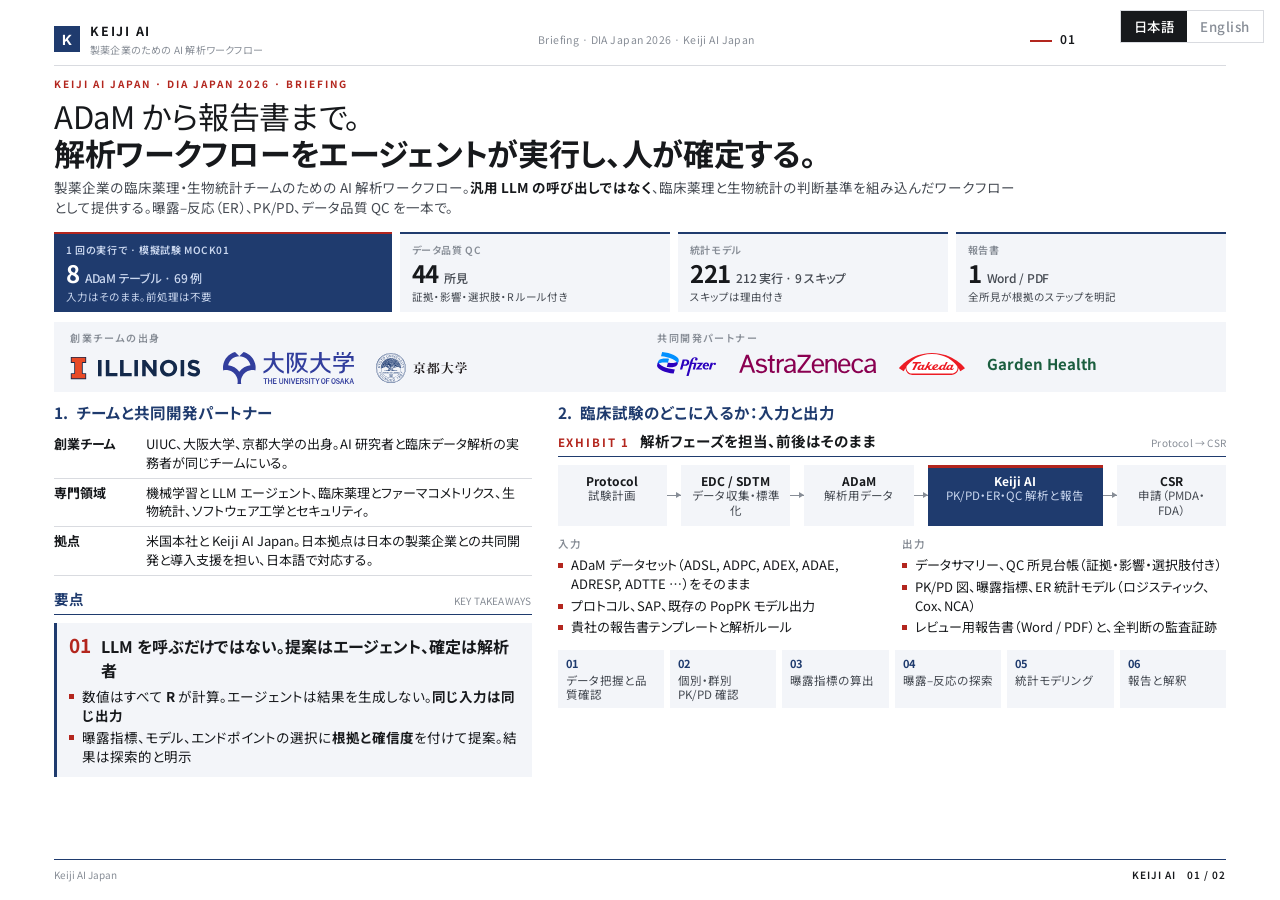
